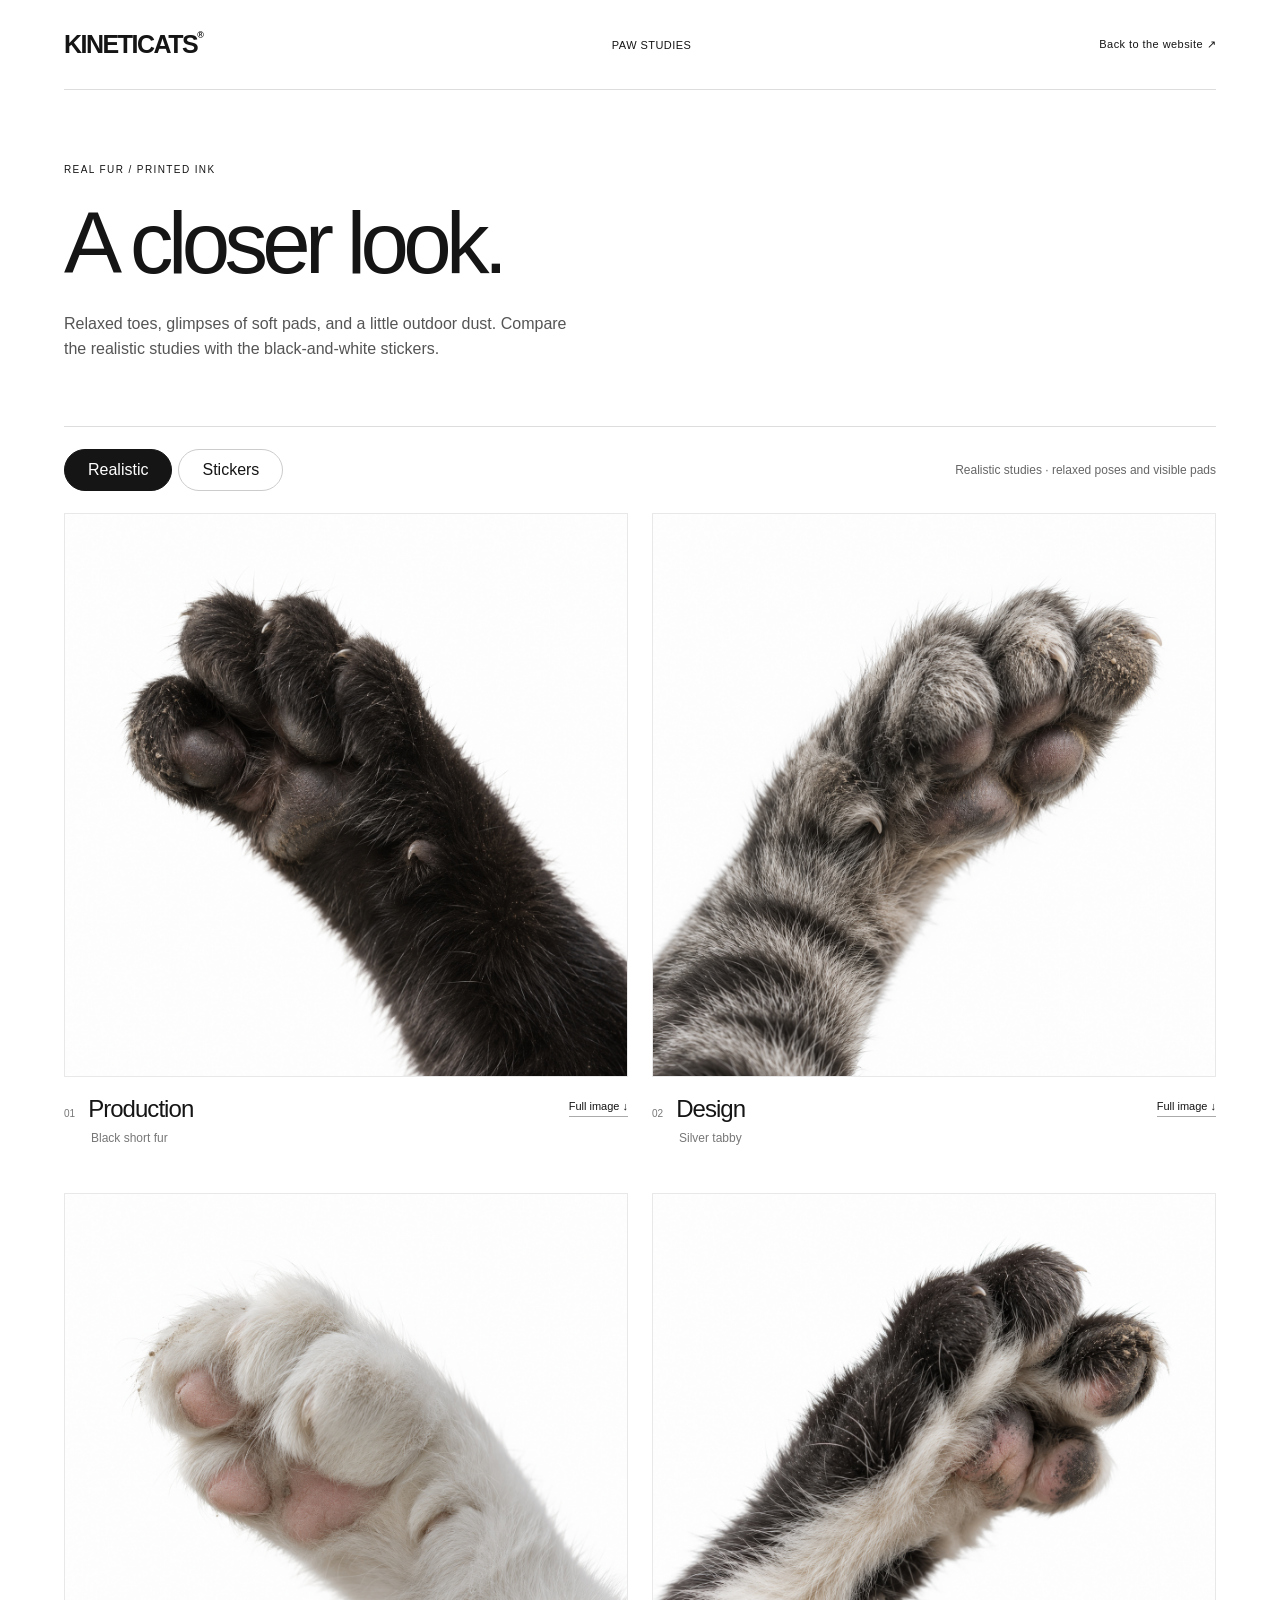
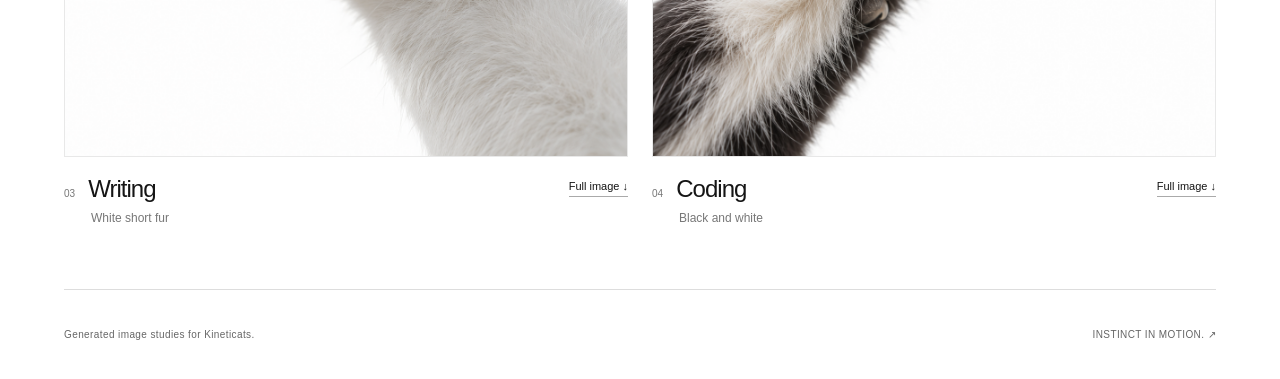
==== paw-photos/index.html @ 669135d5 "Refine monochrome stickers and add natural realistic paw studies" ====
<!doctype html>
<html lang="en">
<head><meta charset="utf-8"><meta name="viewport" content="width=device-width,initial-scale=1"><meta name="robots" content="noindex,nofollow"><title>Kineticats — Paw studies</title><link rel="stylesheet" href="style.css"><link rel="icon" href="../_assets/v11/942e2979ea126743ada3553effc8c8b6a81b52d7.png"></head>
<body>
<header><a class="brand" href="../">KINETICATS<sup>®</sup></a><span>PAW STUDIES</span><a href="../">Back to the website ↗</a></header>
<main>
<section class="intro"><p class="eyebrow">REAL FUR / PRINTED INK</p><h1>A closer look.</h1><p>Relaxed toes, glimpses of soft pads, and a little outdoor dust. Compare the realistic studies with the black-and-white stickers.</p></section>
<section class="gallery" aria-label="Paw artwork comparison">
<div class="toolbar"><div class="switch" role="group" aria-label="Artwork style"><button type="button" data-mode="photos" aria-pressed="true">Realistic</button><button type="button" data-mode="stickers" aria-pressed="false">Stickers</button></div><p id="status" role="status" aria-live="polite">Realistic studies · relaxed poses and visible pads</p></div>
<div class="grid" id="grid">
<article data-paw="production"><a class="artwork" href="photos/production.png" aria-label="View the Production paw at full resolution"><img src="photos/production.png" alt="Realistic black cat front paw, at a three-quarter angle with flexed toes and some visible pads" width="1254" height="1254"></a><div class="caption"><div><span>01</span><h2>Production</h2></div><a class="download" href="photos/production.png" download>Full image ↓</a></div><p class="coat">Black short fur</p></article>
<article data-paw="design"><a class="artwork" href="photos/design.png" aria-label="View the Design paw at full resolution"><img src="photos/design.png" alt="Realistic silver tabby front paw, at a three-quarter angle with flexed toes and some visible pads" width="1254" height="1254"></a><div class="caption"><div><span>02</span><h2>Design</h2></div><a class="download" href="photos/design.png" download>Full image ↓</a></div><p class="coat">Silver tabby</p></article>
<article data-paw="writing"><a class="artwork" href="photos/writing.png" aria-label="View the Writing paw at full resolution"><img src="photos/writing.png" alt="Realistic white cat front paw, at a three-quarter angle with flexed toes and some visible pads" width="1254" height="1254" loading="lazy"></a><div class="caption"><div><span>03</span><h2>Writing</h2></div><a class="download" href="photos/writing.png" download>Full image ↓</a></div><p class="coat">White short fur</p></article>
<article data-paw="coding"><a class="artwork" href="photos/coding.png" aria-label="View the Coding paw at full resolution"><img src="photos/coding.png" alt="Realistic black-and-white cat front paw, at a three-quarter angle with flexed toes and some visible pads" width="1254" height="1254" loading="lazy"></a><div class="caption"><div><span>04</span><h2>Coding</h2></div><a class="download" href="photos/coding.png" download>Full image ↓</a></div><p class="coat">Black and white</p></article>
</div>
</section>
</main>
<footer><span>Generated image studies for Kineticats.</span><a href="../">INSTINCT IN MOTION. ↗</a></footer>
<script src="gallery.js"></script>
</body></html>
---- paw-photos/style.css ----
*{box-sizing:border-box}body{margin:0;background:#fff;color:#151515;font-family:Arial,Helvetica,sans-serif}a{color:inherit;text-decoration:none}button{font:inherit;cursor:pointer;color:inherit}a:focus-visible,button:focus-visible{outline:2px solid #111;outline-offset:5px}header,footer{margin:0 5vw;display:flex;align-items:center;justify-content:space-between;gap:20px;min-height:90px;font-size:11px;letter-spacing:.04em;border-bottom:1px solid #ddd}.brand{font-size:25px;font-weight:800;letter-spacing:-1.5px}sup{font-size:9px;vertical-align:top;letter-spacing:0}main{max-width:1500px;margin:auto;padding:0 5vw}.intro{padding:64px 0 48px;max-width:850px}.eyebrow{font-size:10px;letter-spacing:.14em}h1{font-size:clamp(44px,6.8vw,94px);letter-spacing:-.065em;line-height:.96;font-weight:500;margin:26px 0}.intro>p:last-child{font-size:16px;line-height:1.6;max-width:520px;color:#555}.toolbar{display:flex;justify-content:space-between;align-items:center;gap:20px;padding:22px 0;border-top:1px solid #ddd}.switch{display:flex;gap:6px}.switch button{border:1px solid #ccc;border-radius:30px;background:#fff;padding:11px 23px}.switch button[aria-pressed="true"]{background:#151515;border-color:#151515;color:white}.toolbar p{font-size:12px;color:#666}.grid{display:grid;grid-template-columns:repeat(2,minmax(0,1fr));gap:48px 24px}.artwork{display:block;aspect-ratio:1;background:#fff;border:1px solid #e8e8e8;overflow:hidden}.artwork img{display:block;width:100%;height:100%;object-fit:contain}.caption{display:flex;justify-content:space-between;align-items:center;gap:16px;margin-top:18px}.caption>div{display:flex;align-items:baseline;gap:13px}.caption span{font-size:10px;color:#777}h2{font-size:24px;font-weight:500;letter-spacing:-.04em;margin:0}.download{font-size:11px;border-bottom:1px solid #aaa;padding-bottom:4px}.coat{margin:8px 0 0 27px;font-size:12px;color:#777}.mode-stickers .artwork{background:#f5f5f5}.mode-stickers .artwork img{padding:5%;filter:grayscale(1) drop-shadow(2px 6px 3px #0002);transform:rotate(-4deg)}.mode-stickers article:nth-child(even) .artwork img{transform:rotate(4deg)}footer{border-bottom:0;border-top:1px solid #ddd;margin-top:64px;font-size:10px;color:#666}@media(max-width:650px){header{min-height:72px}header>span{display:none}.intro{padding:40px 0 24px}.toolbar{align-items:flex-start;flex-direction:column;gap:4px}.grid{grid-template-columns:1fr;gap:36px}.caption{margin-top:14px}h2{font-size:23px}footer{align-items:flex-start;justify-content:center;flex-direction:column;padding:24px 0;gap:12px;min-height:0}}
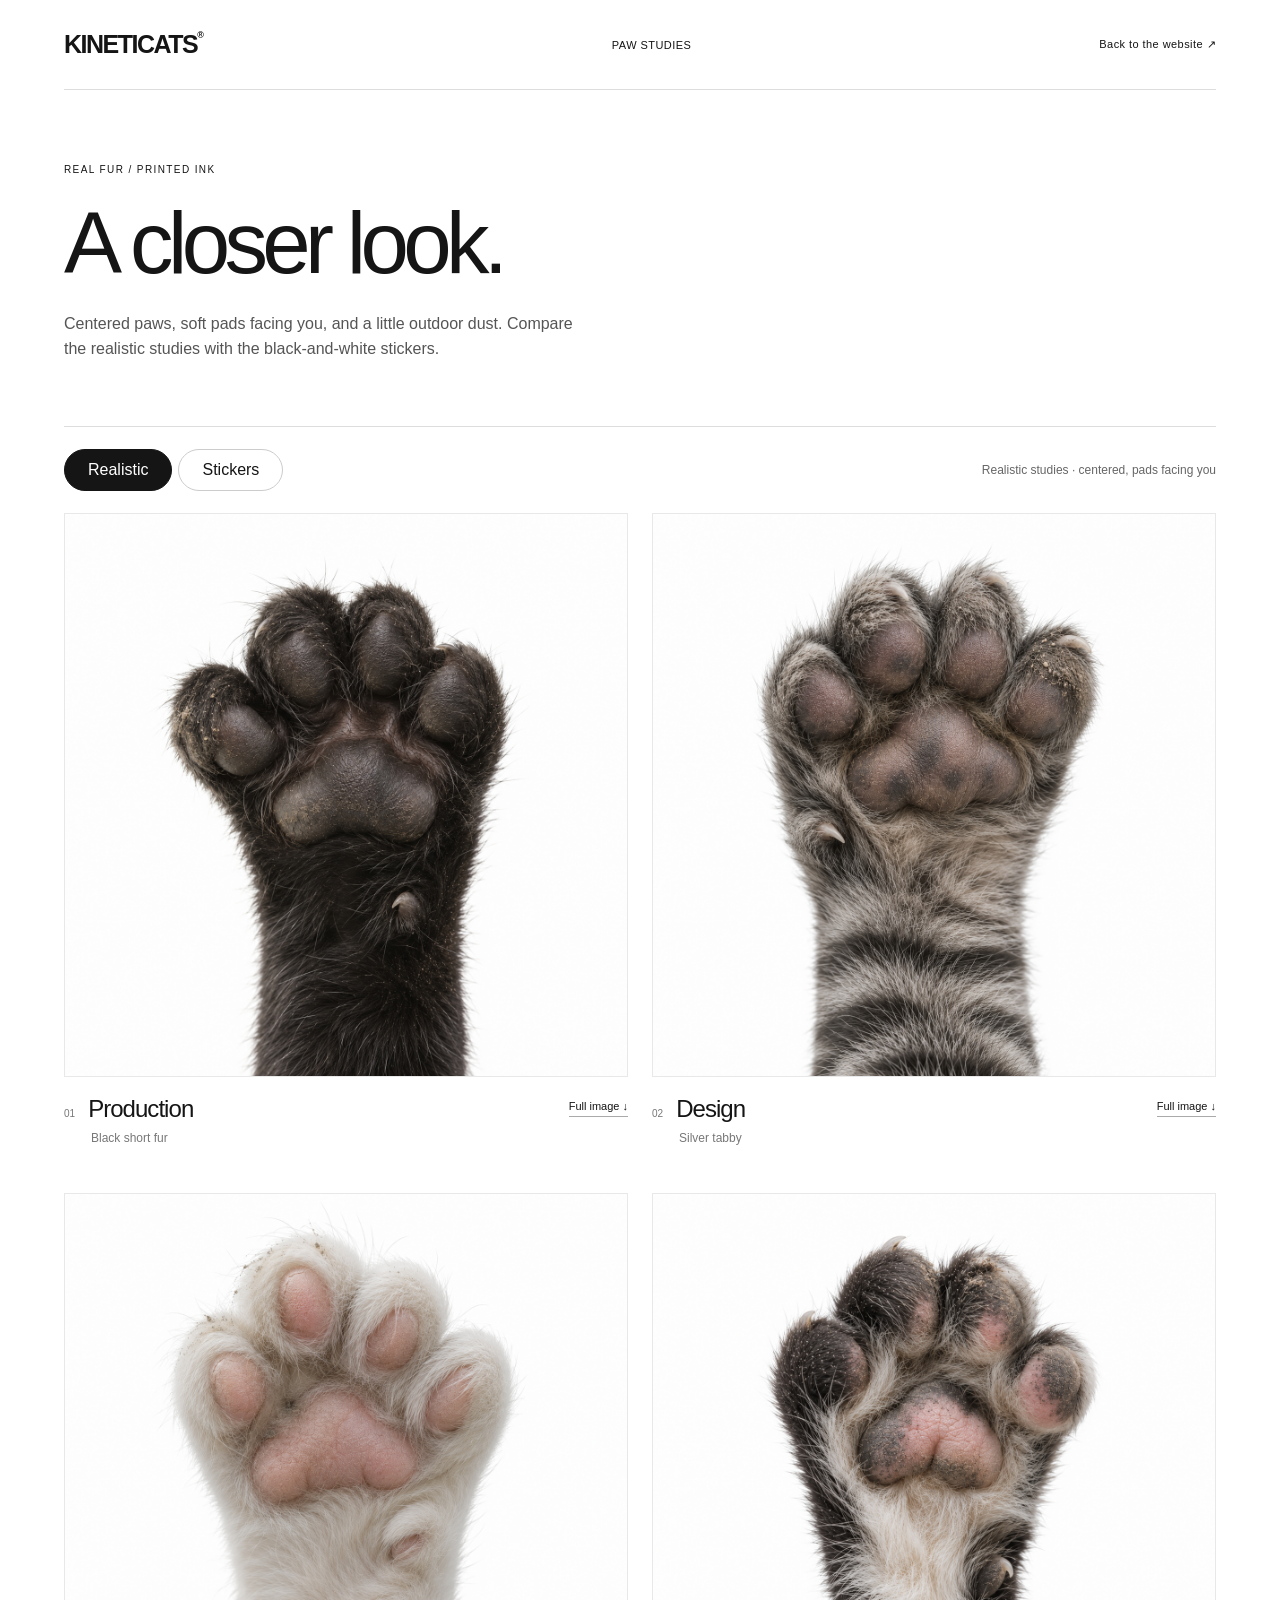
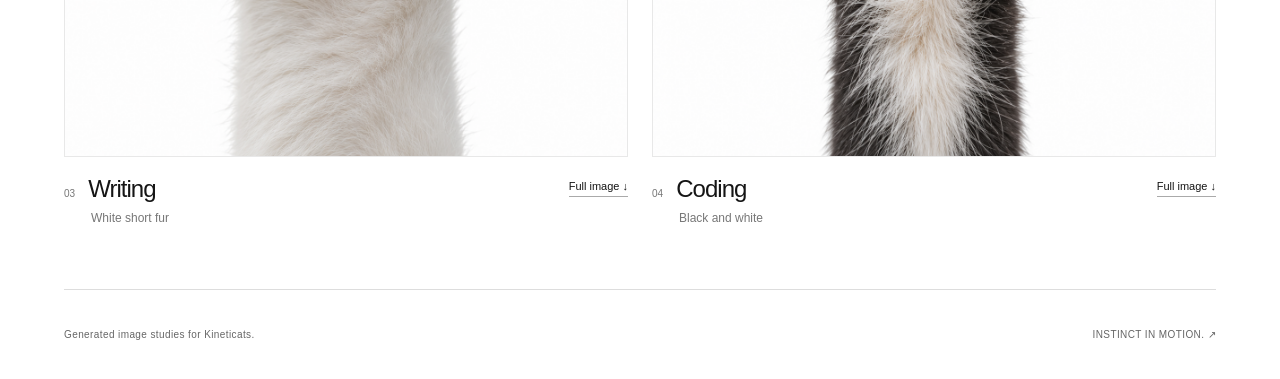
==== commit 1cff0bda: "Center realistic paw studies with pads facing forward" ====
--- a/paw-photos/index.html
+++ b/paw-photos/index.html
@@ -4,17 +4,17 @@
 <body>
 <header><a class="brand" href="../">KINETICATS<sup>®</sup></a><span>PAW STUDIES</span><a href="../">Back to the website ↗</a></header>
 <main>
-<section class="intro"><p class="eyebrow">REAL FUR / PRINTED INK</p><h1>A closer look.</h1><p>Relaxed toes, glimpses of soft pads, and a little outdoor dust. Compare the realistic studies with the black-and-white stickers.</p></section>
+<section class="intro"><p class="eyebrow">REAL FUR / PRINTED INK</p><h1>A closer look.</h1><p>Centered paws, soft pads facing you, and a little outdoor dust. Compare the realistic studies with the black-and-white stickers.</p></section>
 <section class="gallery" aria-label="Paw artwork comparison">
-<div class="toolbar"><div class="switch" role="group" aria-label="Artwork style"><button type="button" data-mode="photos" aria-pressed="true">Realistic</button><button type="button" data-mode="stickers" aria-pressed="false">Stickers</button></div><p id="status" role="status" aria-live="polite">Realistic studies · relaxed poses and visible pads</p></div>
+<div class="toolbar"><div class="switch" role="group" aria-label="Artwork style"><button type="button" data-mode="photos" aria-pressed="true">Realistic</button><button type="button" data-mode="stickers" aria-pressed="false">Stickers</button></div><p id="status" role="status" aria-live="polite">Realistic studies · centered, pads facing you</p></div>
 <div class="grid" id="grid">
-<article data-paw="production"><a class="artwork" href="photos/production.png" aria-label="View the Production paw at full resolution"><img src="photos/production.png" alt="Realistic black cat front paw, at a three-quarter angle with flexed toes and some visible pads" width="1254" height="1254"></a><div class="caption"><div><span>01</span><h2>Production</h2></div><a class="download" href="photos/production.png" download>Full image ↓</a></div><p class="coat">Black short fur</p></article>
-<article data-paw="design"><a class="artwork" href="photos/design.png" aria-label="View the Design paw at full resolution"><img src="photos/design.png" alt="Realistic silver tabby front paw, at a three-quarter angle with flexed toes and some visible pads" width="1254" height="1254"></a><div class="caption"><div><span>02</span><h2>Design</h2></div><a class="download" href="photos/design.png" download>Full image ↓</a></div><p class="coat">Silver tabby</p></article>
-<article data-paw="writing"><a class="artwork" href="photos/writing.png" aria-label="View the Writing paw at full resolution"><img src="photos/writing.png" alt="Realistic white cat front paw, at a three-quarter angle with flexed toes and some visible pads" width="1254" height="1254" loading="lazy"></a><div class="caption"><div><span>03</span><h2>Writing</h2></div><a class="download" href="photos/writing.png" download>Full image ↓</a></div><p class="coat">White short fur</p></article>
-<article data-paw="coding"><a class="artwork" href="photos/coding.png" aria-label="View the Coding paw at full resolution"><img src="photos/coding.png" alt="Realistic black-and-white cat front paw, at a three-quarter angle with flexed toes and some visible pads" width="1254" height="1254" loading="lazy"></a><div class="caption"><div><span>04</span><h2>Coding</h2></div><a class="download" href="photos/coding.png" download>Full image ↓</a></div><p class="coat">Black and white</p></article>
+<article data-paw="production"><a class="artwork" href="photos/production-centered.png" aria-label="View the Production paw at full resolution"><img src="photos/production-centered.png" alt="Realistic black cat front paw, centered upright with flexed toes and its soft underside pads facing the viewer" width="1254" height="1254"></a><div class="caption"><div><span>01</span><h2>Production</h2></div><a class="download" href="photos/production-centered.png" download>Full image ↓</a></div><p class="coat">Black short fur</p></article>
+<article data-paw="design"><a class="artwork" href="photos/design-centered.png" aria-label="View the Design paw at full resolution"><img src="photos/design-centered.png" alt="Realistic silver tabby front paw, centered upright with flexed toes and its soft underside pads facing the viewer" width="1254" height="1254"></a><div class="caption"><div><span>02</span><h2>Design</h2></div><a class="download" href="photos/design-centered.png" download>Full image ↓</a></div><p class="coat">Silver tabby</p></article>
+<article data-paw="writing"><a class="artwork" href="photos/writing-centered.png" aria-label="View the Writing paw at full resolution"><img src="photos/writing-centered.png" alt="Realistic white cat front paw, centered upright with flexed toes and its soft underside pads facing the viewer" width="1254" height="1254" loading="lazy"></a><div class="caption"><div><span>03</span><h2>Writing</h2></div><a class="download" href="photos/writing-centered.png" download>Full image ↓</a></div><p class="coat">White short fur</p></article>
+<article data-paw="coding"><a class="artwork" href="photos/coding-centered.png" aria-label="View the Coding paw at full resolution"><img src="photos/coding-centered.png" alt="Realistic black-and-white cat front paw, centered upright with flexed toes and its soft underside pads facing the viewer" width="1254" height="1254" loading="lazy"></a><div class="caption"><div><span>04</span><h2>Coding</h2></div><a class="download" href="photos/coding-centered.png" download>Full image ↓</a></div><p class="coat">Black and white</p></article>
 </div>
 </section>
 </main>
 <footer><span>Generated image studies for Kineticats.</span><a href="../">INSTINCT IN MOTION. ↗</a></footer>
-<script src="gallery.js"></script>
+<script src="gallery.js?v=5"></script>
 </body></html>
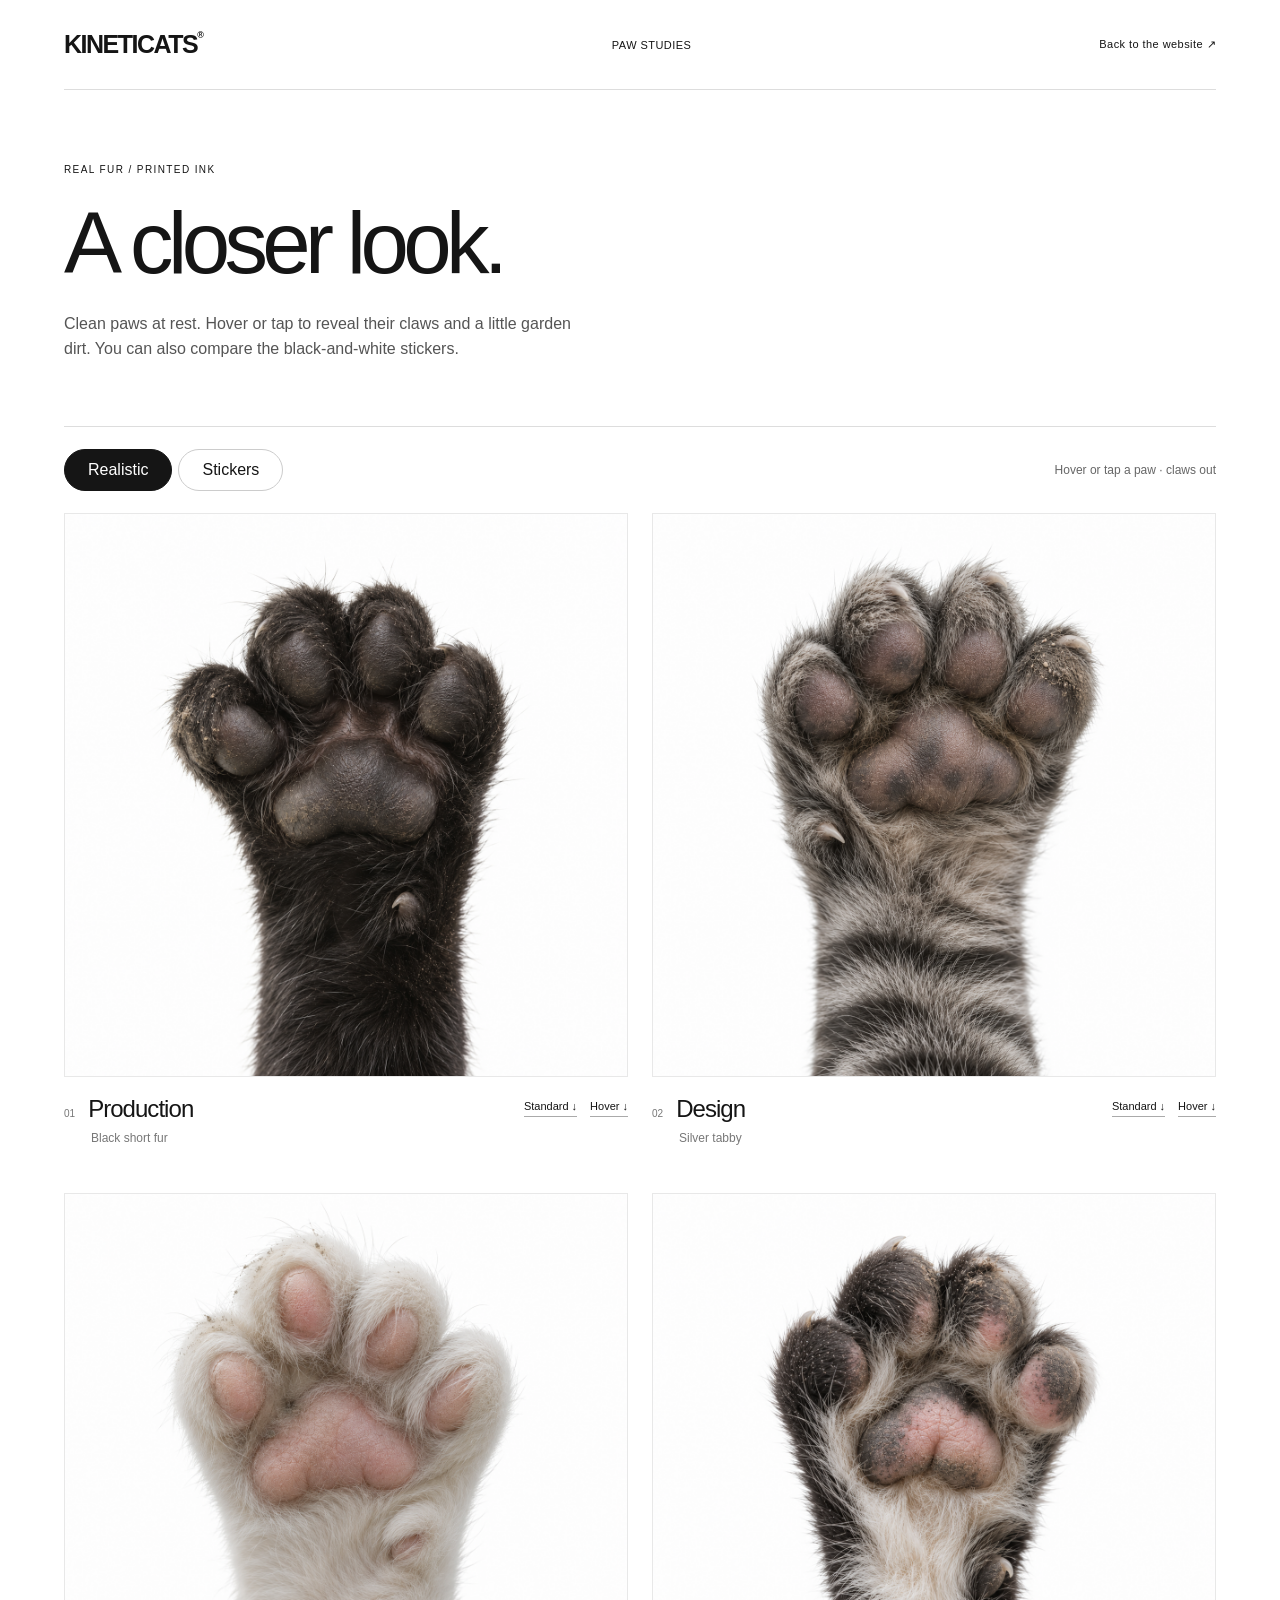
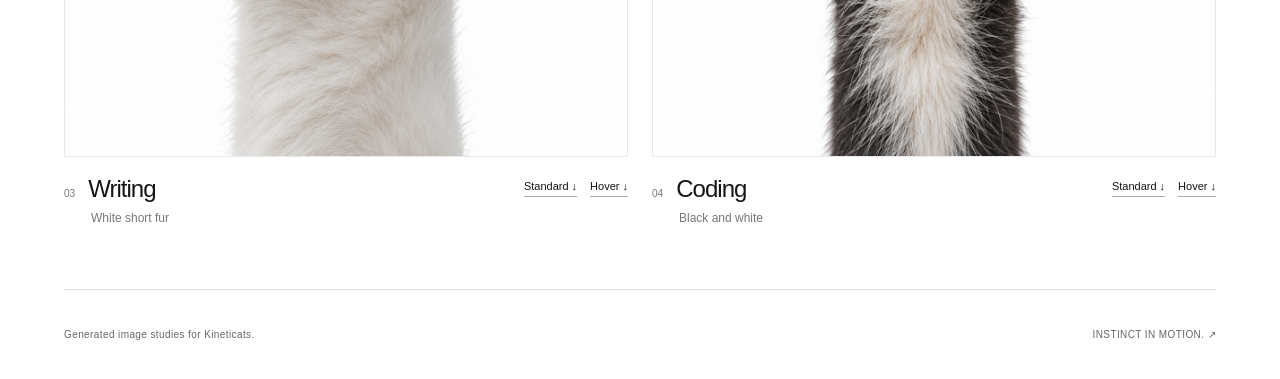
==== commit 8af59347: "Reveal claws and garden dirt when realistic paws are hovered" ====
--- a/paw-photos/index.html
+++ b/paw-photos/index.html
@@ -1,20 +1,20 @@
 <!doctype html>
 <html lang="en">
-<head><meta charset="utf-8"><meta name="viewport" content="width=device-width,initial-scale=1"><meta name="robots" content="noindex,nofollow"><title>Kineticats — Paw studies</title><link rel="stylesheet" href="style.css"><link rel="icon" href="../_assets/v11/942e2979ea126743ada3553effc8c8b6a81b52d7.png"></head>
+<head><meta charset="utf-8"><meta name="viewport" content="width=device-width,initial-scale=1"><meta name="robots" content="noindex,nofollow"><title>Kineticats — Paw studies</title><link rel="stylesheet" href="style.css?v=7"><link rel="stylesheet" href="../paws.css?v=7"><link rel="icon" href="../_assets/v11/942e2979ea126743ada3553effc8c8b6a81b52d7.png"></head>
 <body>
 <header><a class="brand" href="../">KINETICATS<sup>®</sup></a><span>PAW STUDIES</span><a href="../">Back to the website ↗</a></header>
 <main>
-<section class="intro"><p class="eyebrow">REAL FUR / PRINTED INK</p><h1>A closer look.</h1><p>Centered paws, soft pads facing you, and a little outdoor dust. Compare the realistic studies with the black-and-white stickers.</p></section>
+<section class="intro"><p class="eyebrow">REAL FUR / PRINTED INK</p><h1>A closer look.</h1><p>Clean paws at rest. Hover or tap to reveal their claws and a little garden dirt. You can also compare the black-and-white stickers.</p></section>
 <section class="gallery" aria-label="Paw artwork comparison">
-<div class="toolbar"><div class="switch" role="group" aria-label="Artwork style"><button type="button" data-mode="photos" aria-pressed="true">Realistic</button><button type="button" data-mode="stickers" aria-pressed="false">Stickers</button></div><p id="status" role="status" aria-live="polite">Realistic studies · centered, pads facing you</p></div>
+<div class="toolbar"><div class="switch" role="group" aria-label="Artwork style"><button type="button" data-mode="photos" aria-pressed="true">Realistic</button><button type="button" data-mode="stickers" aria-pressed="false">Stickers</button></div><p id="status" role="status" aria-live="polite">Hover or tap a paw · claws out</p></div>
 <div class="grid" id="grid">
-<article data-paw="production"><a class="artwork" href="photos/production-centered.png" aria-label="View the Production paw at full resolution"><img src="photos/production-centered.png" alt="Realistic black cat front paw, centered upright with flexed toes and its soft underside pads facing the viewer" width="1254" height="1254"></a><div class="caption"><div><span>01</span><h2>Production</h2></div><a class="download" href="photos/production-centered.png" download>Full image ↓</a></div><p class="coat">Black short fur</p></article>
-<article data-paw="design"><a class="artwork" href="photos/design-centered.png" aria-label="View the Design paw at full resolution"><img src="photos/design-centered.png" alt="Realistic silver tabby front paw, centered upright with flexed toes and its soft underside pads facing the viewer" width="1254" height="1254"></a><div class="caption"><div><span>02</span><h2>Design</h2></div><a class="download" href="photos/design-centered.png" download>Full image ↓</a></div><p class="coat">Silver tabby</p></article>
-<article data-paw="writing"><a class="artwork" href="photos/writing-centered.png" aria-label="View the Writing paw at full resolution"><img src="photos/writing-centered.png" alt="Realistic white cat front paw, centered upright with flexed toes and its soft underside pads facing the viewer" width="1254" height="1254" loading="lazy"></a><div class="caption"><div><span>03</span><h2>Writing</h2></div><a class="download" href="photos/writing-centered.png" download>Full image ↓</a></div><p class="coat">White short fur</p></article>
-<article data-paw="coding"><a class="artwork" href="photos/coding-centered.png" aria-label="View the Coding paw at full resolution"><img src="photos/coding-centered.png" alt="Realistic black-and-white cat front paw, centered upright with flexed toes and its soft underside pads facing the viewer" width="1254" height="1254" loading="lazy"></a><div class="caption"><div><span>04</span><h2>Coding</h2></div><a class="download" href="photos/coding-centered.png" download>Full image ↓</a></div><p class="coat">Black and white</p></article>
+<article data-paw="production"><button type="button" class="artwork" aria-label="Production paw — reveal claws and dirt"><img src="photos/production-centered.png" alt="Realistic black cat front paw, centered upright with relaxed toes and its underside pads facing the viewer" width="1254" height="1254"></button><div class="caption"><div><span>01</span><h2>Production</h2></div><div class="downloads"><a class="download" href="photos/production-centered.png" download>Standard ↓</a><a class="download-hover" href="photos/production-claws-dirt.png" download>Hover ↓</a></div></div><p class="coat">Black short fur</p></article>
+<article data-paw="design"><button type="button" class="artwork" aria-label="Design paw — reveal claws and dirt"><img src="photos/design-centered.png" alt="Realistic silver tabby front paw, centered upright with relaxed toes and its underside pads facing the viewer" width="1254" height="1254"></button><div class="caption"><div><span>02</span><h2>Design</h2></div><div class="downloads"><a class="download" href="photos/design-centered.png" download>Standard ↓</a><a class="download-hover" href="photos/design-claws-dirt.png" download>Hover ↓</a></div></div><p class="coat">Silver tabby</p></article>
+<article data-paw="writing"><button type="button" class="artwork" aria-label="Writing paw — reveal claws and dirt"><img src="photos/writing-centered.png" alt="Realistic white cat front paw, centered upright with relaxed toes and its underside pads facing the viewer" width="1254" height="1254" loading="lazy"></button><div class="caption"><div><span>03</span><h2>Writing</h2></div><div class="downloads"><a class="download" href="photos/writing-centered.png" download>Standard ↓</a><a class="download-hover" href="photos/writing-claws-dirt.png" download>Hover ↓</a></div></div><p class="coat">White short fur</p></article>
+<article data-paw="coding"><button type="button" class="artwork" aria-label="Coding paw — reveal claws and dirt"><img src="photos/coding-centered.png" alt="Realistic black-and-white cat front paw, centered upright with relaxed toes and its underside pads facing the viewer" width="1254" height="1254" loading="lazy"></button><div class="caption"><div><span>04</span><h2>Coding</h2></div><div class="downloads"><a class="download" href="photos/coding-centered.png" download>Standard ↓</a><a class="download-hover" href="photos/coding-claws-dirt.png" download>Hover ↓</a></div></div><p class="coat">Black and white</p></article>
 </div>
 </section>
 </main>
 <footer><span>Generated image studies for Kineticats.</span><a href="../">INSTINCT IN MOTION. ↗</a></footer>
-<script src="gallery.js?v=5"></script>
+<script type="module" src="gallery.js?v=7"></script>
 </body></html>
--- a/paw-photos/style.css
+++ b/paw-photos/style.css
@@ -1 +1,2 @@
 *{box-sizing:border-box}body{margin:0;background:#fff;color:#151515;font-family:Arial,Helvetica,sans-serif}a{color:inherit;text-decoration:none}button{font:inherit;cursor:pointer;color:inherit}a:focus-visible,button:focus-visible{outline:2px solid #111;outline-offset:5px}header,footer{margin:0 5vw;display:flex;align-items:center;justify-content:space-between;gap:20px;min-height:90px;font-size:11px;letter-spacing:.04em;border-bottom:1px solid #ddd}.brand{font-size:25px;font-weight:800;letter-spacing:-1.5px}sup{font-size:9px;vertical-align:top;letter-spacing:0}main{max-width:1500px;margin:auto;padding:0 5vw}.intro{padding:64px 0 48px;max-width:850px}.eyebrow{font-size:10px;letter-spacing:.14em}h1{font-size:clamp(44px,6.8vw,94px);letter-spacing:-.065em;line-height:.96;font-weight:500;margin:26px 0}.intro>p:last-child{font-size:16px;line-height:1.6;max-width:520px;color:#555}.toolbar{display:flex;justify-content:space-between;align-items:center;gap:20px;padding:22px 0;border-top:1px solid #ddd}.switch{display:flex;gap:6px}.switch button{border:1px solid #ccc;border-radius:30px;background:#fff;padding:11px 23px}.switch button[aria-pressed="true"]{background:#151515;border-color:#151515;color:white}.toolbar p{font-size:12px;color:#666}.grid{display:grid;grid-template-columns:repeat(2,minmax(0,1fr));gap:48px 24px}.artwork{display:block;aspect-ratio:1;background:#fff;border:1px solid #e8e8e8;overflow:hidden}.artwork img{display:block;width:100%;height:100%;object-fit:contain}.caption{display:flex;justify-content:space-between;align-items:center;gap:16px;margin-top:18px}.caption>div{display:flex;align-items:baseline;gap:13px}.caption span{font-size:10px;color:#777}h2{font-size:24px;font-weight:500;letter-spacing:-.04em;margin:0}.download{font-size:11px;border-bottom:1px solid #aaa;padding-bottom:4px}.coat{margin:8px 0 0 27px;font-size:12px;color:#777}.mode-stickers .artwork{background:#f5f5f5}.mode-stickers .artwork img{padding:5%;filter:grayscale(1) drop-shadow(2px 6px 3px #0002);transform:rotate(-4deg)}.mode-stickers article:nth-child(even) .artwork img{transform:rotate(4deg)}footer{border-bottom:0;border-top:1px solid #ddd;margin-top:64px;font-size:10px;color:#666}@media(max-width:650px){header{min-height:72px}header>span{display:none}.intro{padding:40px 0 24px}.toolbar{align-items:flex-start;flex-direction:column;gap:4px}.grid{grid-template-columns:1fr;gap:36px}.caption{margin-top:14px}h2{font-size:23px}footer{align-items:flex-start;justify-content:center;flex-direction:column;padding:24px 0;gap:12px;min-height:0}}
+button.artwork{width:100%;padding:0;color:inherit;text-align:inherit;border-radius:0}.downloads{display:flex;gap:14px;align-items:center}.download-hover{font-size:11px;border-bottom:1px solid #aaa;padding-bottom:4px}.mode-stickers .artwork:disabled{opacity:1}
--- a/paws.css
+++ b/paws.css
@@ -0,0 +1,36 @@
+.paw-state { position: relative !important; cursor: pointer; touch-action: manipulation; }
+.paw-state:focus-visible { outline: 2px solid #191919; outline-offset: 5px; }
+.paw-state > .paw-base-image { opacity: 1; transition: opacity 220ms ease; }
+.paw-state > .paw-hover-image {
+  position: absolute !important; inset: 0 !important; display: block;
+  width: 100% !important; height: 100% !important; object-fit: contain !important;
+  opacity: 0; pointer-events: none; transition: opacity 220ms ease;
+}
+.paw-state.is-revealed[data-hover-ready] > .paw-hover-image { opacity: 1; }
+.paw-disabled { cursor: default; }
+.paw-disabled > .paw-hover-image { display: none; }
+
+/* Preserve the existing homepage card arrangement and label treatment. */
+main section:has(img[src*="paw-photo-"]) {
+  height: auto !important; min-height: 0 !important;
+  padding-top: 64px !important; padding-bottom: 64px !important;
+}
+main div:has(> div > img[src*="paw-photo-"]) {
+  height: auto !important; gap: 0 !important; align-items: center;
+}
+main div:has(> img[src*="paw-photo-"]) {
+  overflow: hidden !important; height: auto !important; aspect-ratio: 1 !important;
+  flex-shrink: 0; background: #fff;
+}
+main img[src*="paw-photo-"] { object-fit: contain !important; }
+main div:has(> img[src*="paw-photo-"]) + div {
+  align-self: center; margin-top: 12px !important; width: fit-content !important;
+  padding: 8px 14px !important; background: #191919; transform: rotate(-1deg);
+}
+main div:has(> img[src*="paw-photo-"]) + div,
+main div:has(> img[src*="paw-photo-"]) + div * {
+  color: #fff !important; -webkit-text-fill-color: #fff !important;
+}
+@media (prefers-reduced-motion: reduce) {
+  .paw-state > .paw-base-image, .paw-state > .paw-hover-image { transition: none; }
+}
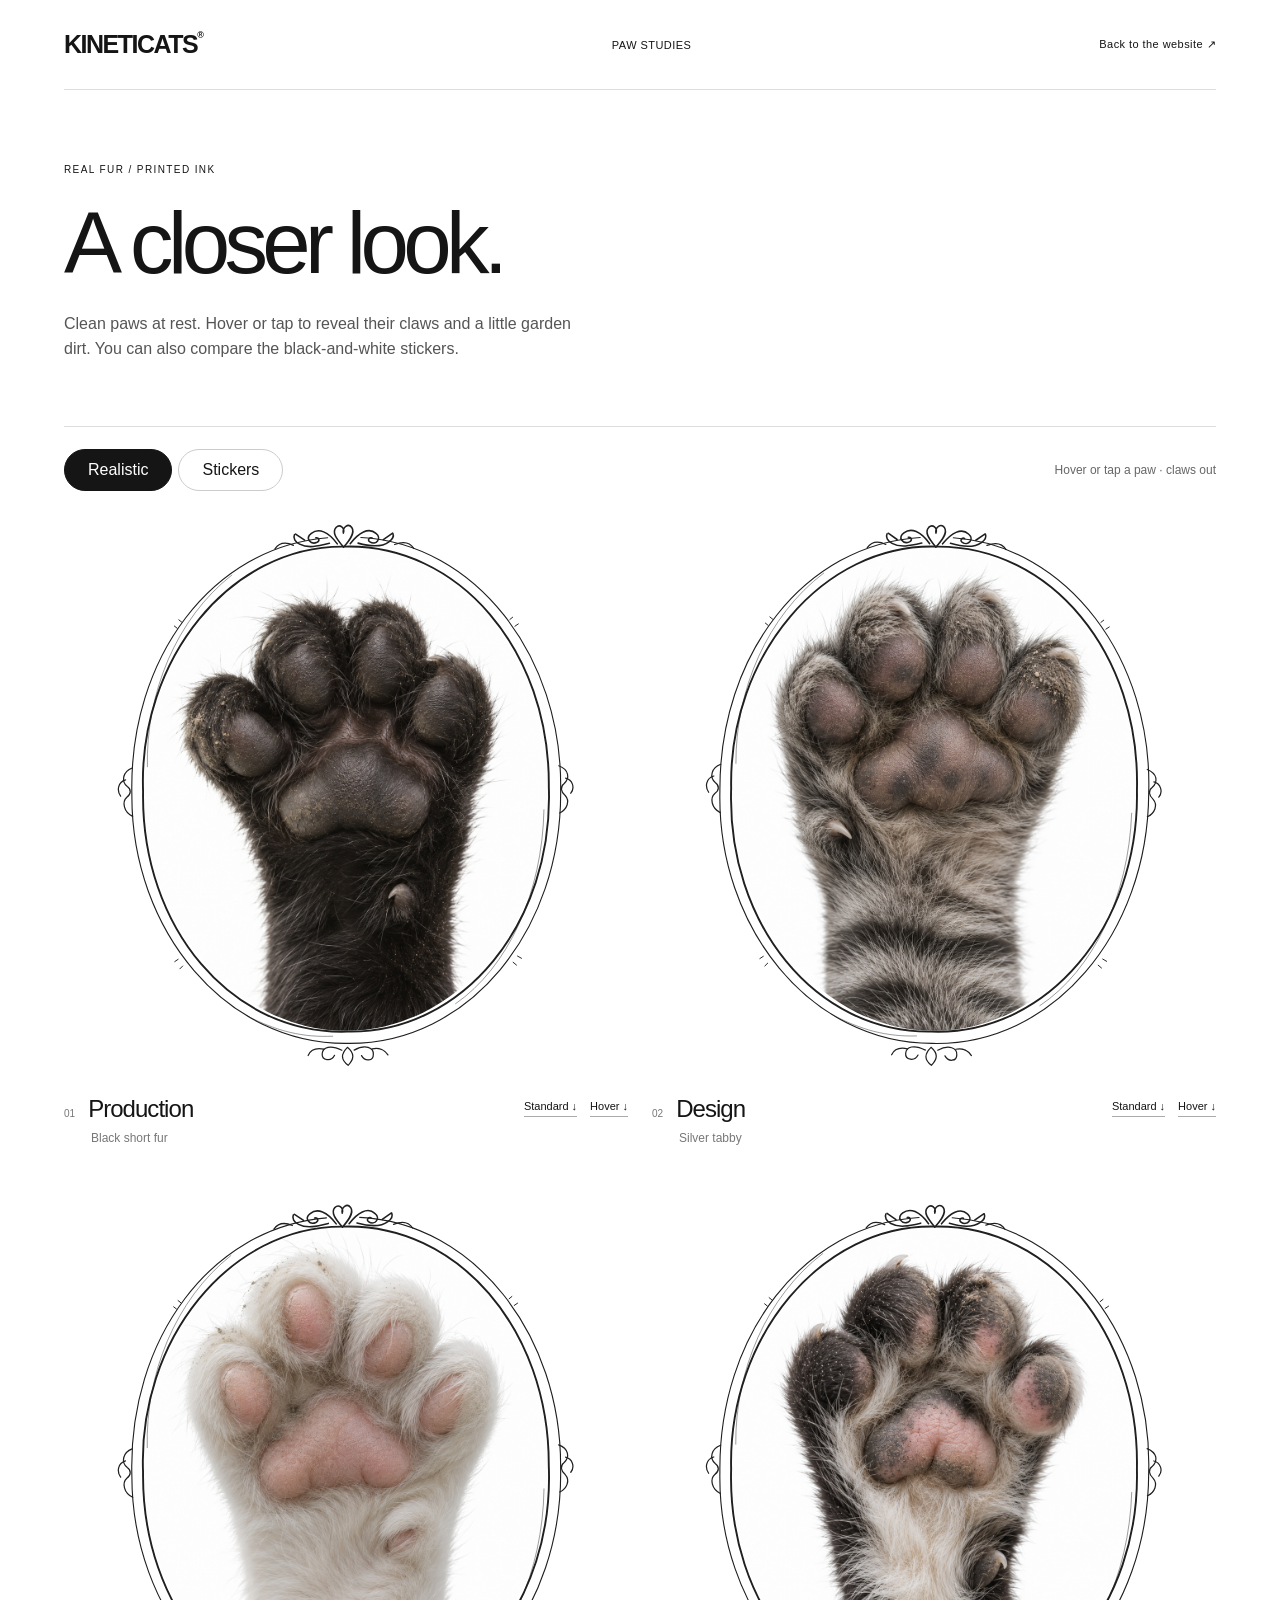
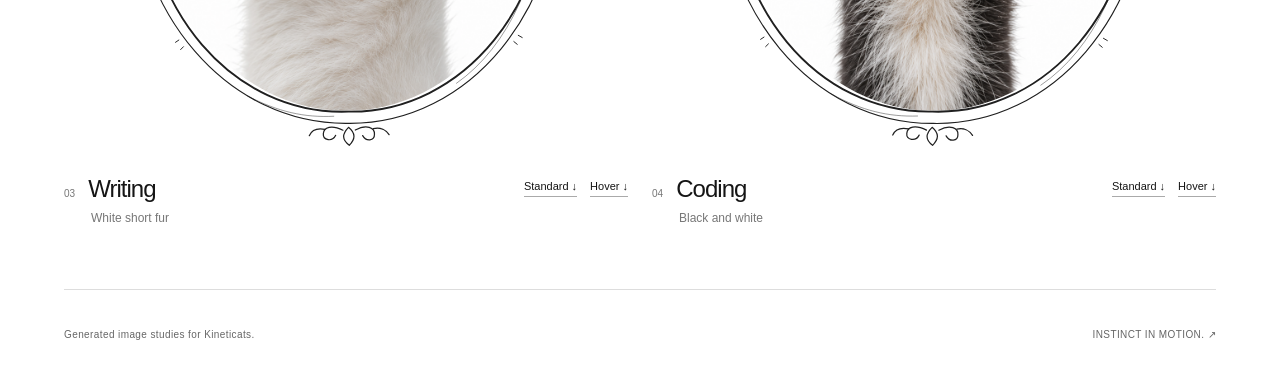
==== commit d274f863: "Frame realistic paws with loose ink oval portraits" ====
--- a/paw-photos/index.html
+++ b/paw-photos/index.html
@@ -1,6 +1,6 @@
 <!doctype html>
 <html lang="en">
-<head><meta charset="utf-8"><meta name="viewport" content="width=device-width,initial-scale=1"><meta name="robots" content="noindex,nofollow"><title>Kineticats — Paw studies</title><link rel="stylesheet" href="style.css?v=7"><link rel="stylesheet" href="../paws.css?v=7"><link rel="icon" href="../_assets/v11/942e2979ea126743ada3553effc8c8b6a81b52d7.png"></head>
+<head><meta charset="utf-8"><meta name="viewport" content="width=device-width,initial-scale=1"><meta name="robots" content="noindex,nofollow"><title>Kineticats — Paw studies</title><link rel="stylesheet" href="style.css?v=7"><link rel="stylesheet" href="../paws.css?v=8"><link rel="icon" href="../_assets/v11/942e2979ea126743ada3553effc8c8b6a81b52d7.png"></head>
 <body>
 <header><a class="brand" href="../">KINETICATS<sup>®</sup></a><span>PAW STUDIES</span><a href="../">Back to the website ↗</a></header>
 <main>
--- a/paws.css
+++ b/paws.css
@@ -1,5 +1,14 @@
 .paw-state { position: relative !important; cursor: pointer; touch-action: manipulation; }
-.paw-state:focus-visible { outline: 2px solid #191919; outline-offset: 5px; }
+.paw-state:focus-visible { outline: none !important; }
+.paw-state:focus-visible::before {
+  content: '';
+  position: absolute;
+  inset: 2.6% 10%;
+  border: 2px dashed #191919;
+  border-radius: 50%;
+  z-index: 3;
+  pointer-events: none;
+}
 .paw-state > .paw-base-image { opacity: 1; transition: opacity 220ms ease; }
 .paw-state > .paw-hover-image {
   position: absolute !important; inset: 0 !important; display: block;
@@ -9,6 +18,30 @@
 .paw-state.is-revealed[data-hover-ready] > .paw-hover-image { opacity: 1; }
 .paw-disabled { cursor: default; }
 .paw-disabled > .paw-hover-image { display: none; }
+
+/* A loose ink portrait frame turns the lower crop into an intentional oval. */
+.paw-state:not(.paw-disabled) {
+  isolation: isolate;
+  border-color: transparent;
+}
+.paw-state:not(.paw-disabled) > .paw-base-image,
+.paw-state:not(.paw-disabled) > .paw-hover-image {
+  box-sizing: border-box;
+  padding: 4% !important;
+  clip-path: ellipse(36% 43% at 50% 49%);
+}
+.paw-state:not(.paw-disabled)::after {
+  content: '';
+  position: absolute;
+  inset: 0;
+  z-index: 2;
+  background: url('./_assets/v11/paw-portrait-frame.svg') center / 100% 100% no-repeat;
+  pointer-events: none;
+  transform: rotate(var(--paw-frame-turn, -.45deg));
+}
+.paw-state:has(img[src*="design"]) { --paw-frame-turn: .55deg; }
+.paw-state:has(img[src*="writing"]) { --paw-frame-turn: -.7deg; }
+.paw-state:has(img[src*="coding"]) { --paw-frame-turn: .3deg; }
 
 /* Preserve the existing homepage card arrangement and label treatment. */
 main section:has(img[src*="paw-photo-"]) {
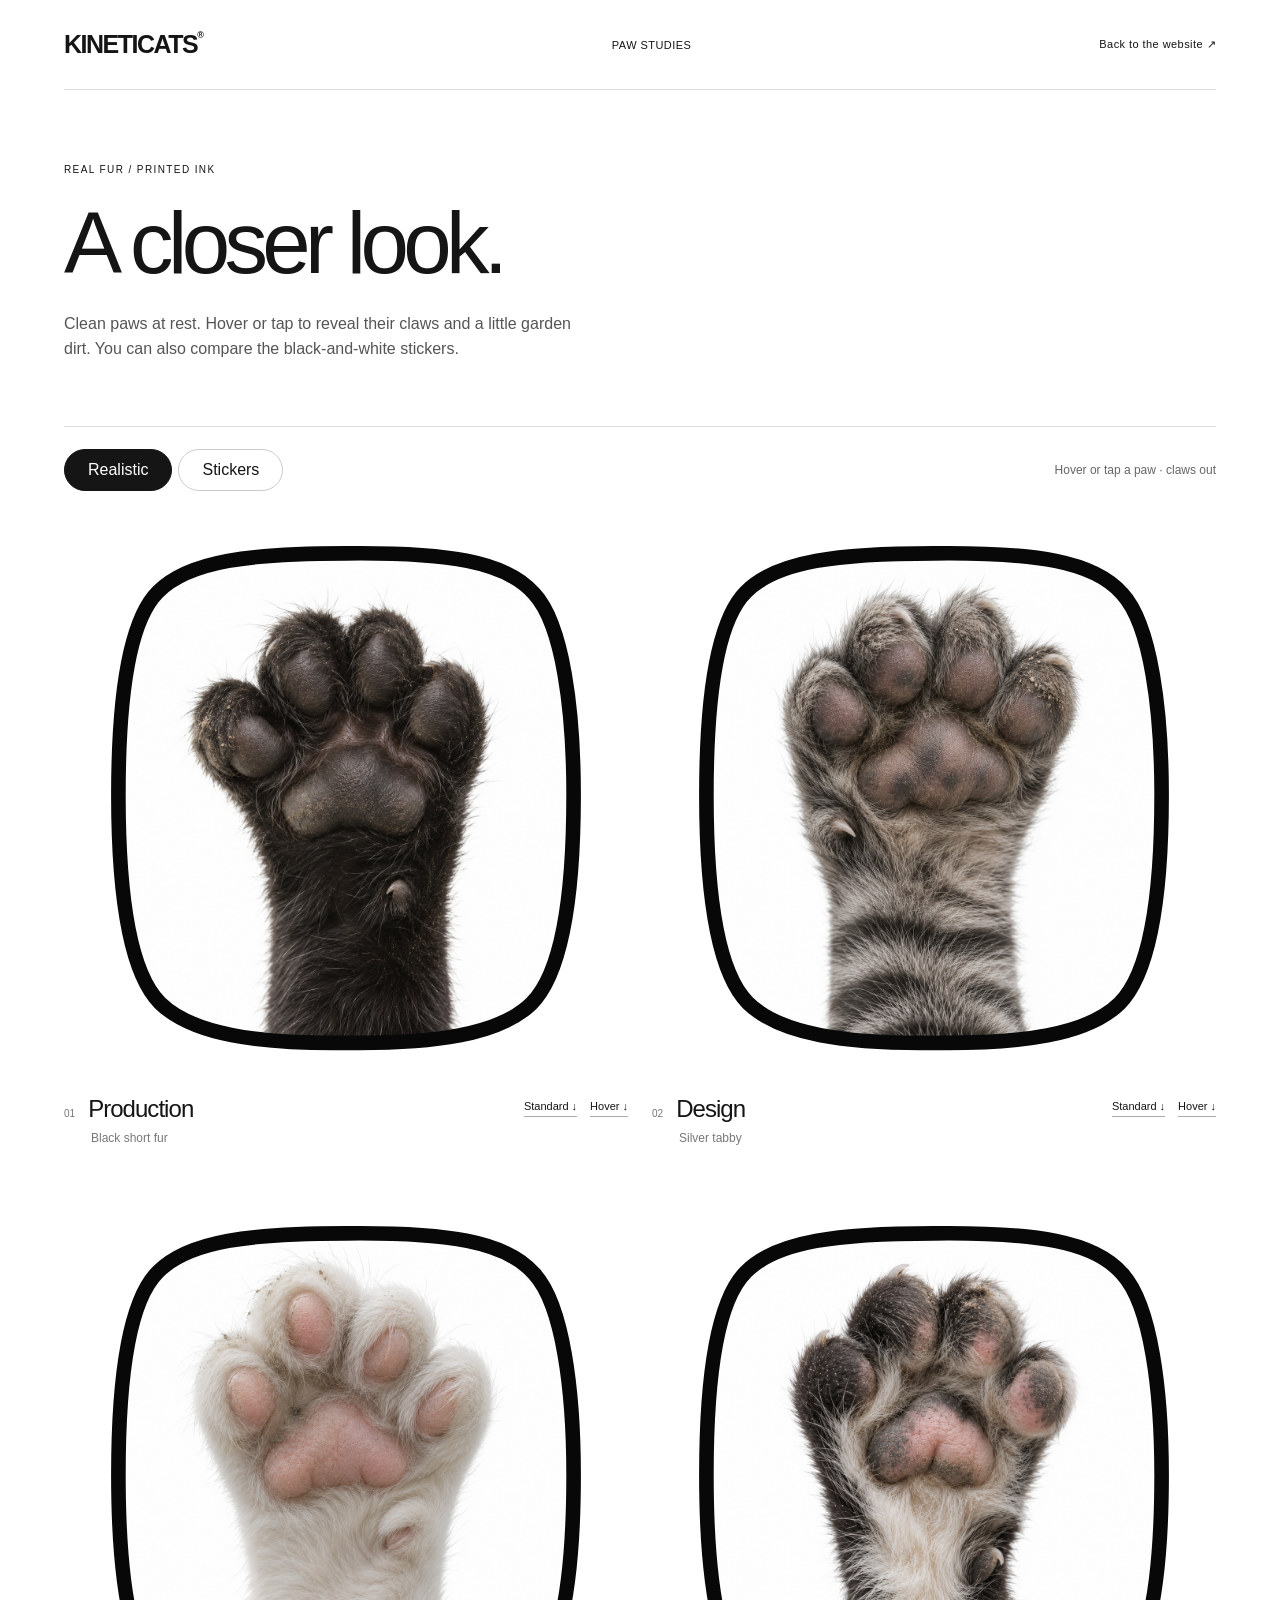
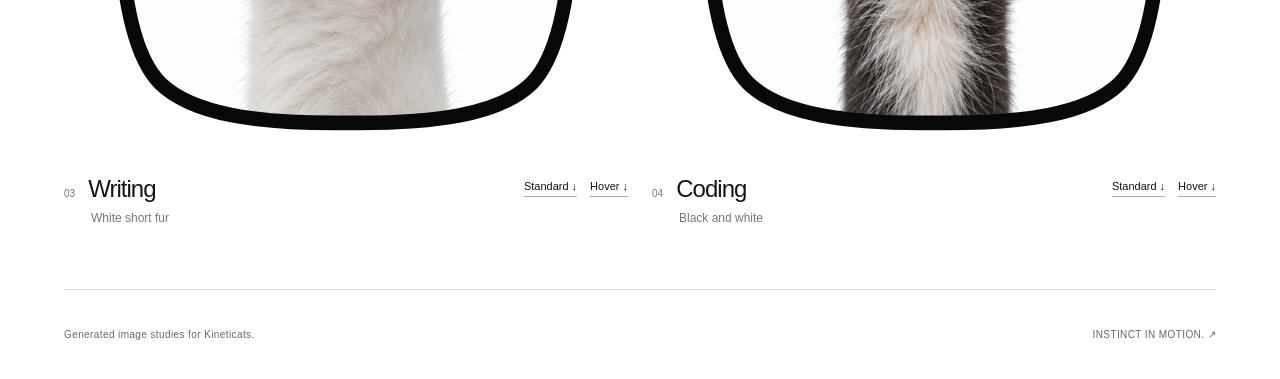
==== commit 9be4c7c7: "Use the logo rounded-square shape for paw frames" ====
--- a/paw-photos/index.html
+++ b/paw-photos/index.html
@@ -1,6 +1,6 @@
 <!doctype html>
 <html lang="en">
-<head><meta charset="utf-8"><meta name="viewport" content="width=device-width,initial-scale=1"><meta name="robots" content="noindex,nofollow"><title>Kineticats — Paw studies</title><link rel="stylesheet" href="style.css?v=7"><link rel="stylesheet" href="../paws.css?v=8"><link rel="icon" href="../_assets/v11/942e2979ea126743ada3553effc8c8b6a81b52d7.png"></head>
+<head><meta charset="utf-8"><meta name="viewport" content="width=device-width,initial-scale=1"><meta name="robots" content="noindex,nofollow"><title>Kineticats — Paw studies</title><link rel="stylesheet" href="style.css?v=7"><link rel="stylesheet" href="../paws.css?v=10"><link rel="icon" href="../_assets/v11/942e2979ea126743ada3553effc8c8b6a81b52d7.png"></head>
 <body>
 <header><a class="brand" href="../">KINETICATS<sup>®</sup></a><span>PAW STUDIES</span><a href="../">Back to the website ↗</a></header>
 <main>
--- a/paws.css
+++ b/paws.css
@@ -3,9 +3,9 @@
 .paw-state:focus-visible::before {
   content: '';
   position: absolute;
-  inset: 2.6% 10%;
+  inset: 5% 7.5%;
   border: 2px dashed #191919;
-  border-radius: 50%;
+  border-radius: 24% / 27%;
   z-index: 3;
   pointer-events: none;
 }
@@ -19,7 +19,7 @@
 .paw-disabled { cursor: default; }
 .paw-disabled > .paw-hover-image { display: none; }
 
-/* A loose ink portrait frame turns the lower crop into an intentional oval. */
+/* A single thick outline follows the soft rounded square in the studio logo. */
 .paw-state:not(.paw-disabled) {
   isolation: isolate;
   border-color: transparent;
@@ -27,23 +27,19 @@
 .paw-state:not(.paw-disabled) > .paw-base-image,
 .paw-state:not(.paw-disabled) > .paw-hover-image {
   box-sizing: border-box;
-  padding: 4% !important;
-  clip-path: ellipse(36% 43% at 50% 49%);
+  padding: 6% !important;
+  clip-path: polygon(50.000% 7.000%,54.345% 6.989%,58.384% 7.061%,62.125% 7.225%,65.574% 7.489%,68.738% 7.861%,71.625% 8.350%,74.241% 8.964%,76.593% 9.711%,78.688% 10.600%,80.532% 11.639%,82.134% 12.836%,83.500% 14.200%,84.709% 15.773%,85.789% 17.720%,86.745% 20.005%,87.581% 22.593%,88.302% 25.449%,88.912% 28.538%,89.416% 31.824%,89.819% 35.274%,90.123% 38.852%,90.336% 42.522%,90.460% 46.250%,90.500% 50.000%,90.459% 54.215%,90.333% 58.297%,90.116% 62.223%,89.800% 65.974%,89.380% 69.527%,88.850% 72.862%,88.203% 75.958%,87.433% 78.793%,86.534% 81.345%,85.500% 83.595%,84.324% 85.520%,83.000% 87.100%,81.449% 88.418%,79.653% 89.577%,77.619% 90.584%,75.356% 91.448%,72.872% 92.176%,70.175% 92.775%,67.274% 93.253%,64.178% 93.619%,60.894% 93.878%,57.431% 94.040%,53.797% 94.111%,50.000% 94.100%,46.159% 94.109%,42.493% 94.032%,39.006% 93.862%,35.707% 93.593%,32.603% 93.216%,29.700% 92.725%,27.005% 92.113%,24.526% 91.374%,22.269% 90.500%,20.241% 89.484%,18.449% 88.320%,16.900% 87.000%,15.578% 85.413%,14.407% 83.468%,13.381% 81.191%,12.493% 78.607%,11.734% 75.744%,11.100% 72.625%,10.582% 69.277%,10.174% 65.726%,9.869% 61.997%,9.659% 58.116%,9.539% 54.108%,9.500% 50.000%,9.537% 45.967%,9.650% 42.034%,9.848% 38.228%,10.137% 34.574%,10.523% 31.098%,11.012% 27.825%,11.613% 24.781%,12.330% 21.993%,13.170% 19.484%,14.141% 17.282%,15.249% 15.412%,16.500% 13.900%,17.994% 12.588%,19.725% 11.444%,21.692% 10.459%,23.896% 9.622%,26.337% 8.923%,29.012% 8.350%,31.924% 7.894%,35.070% 7.544%,38.452% 7.291%,42.067% 7.122%,45.917% 7.029%);
 }
 .paw-state:not(.paw-disabled)::after {
   content: '';
   position: absolute;
   inset: 0;
   z-index: 2;
-  background: url('./_assets/v11/paw-portrait-frame.svg') center / 100% 100% no-repeat;
+  background: url('./_assets/v11/paw-logo-frame.svg') center / 100% 100% no-repeat;
   pointer-events: none;
-  transform: rotate(var(--paw-frame-turn, -.45deg));
 }
-.paw-state:has(img[src*="design"]) { --paw-frame-turn: .55deg; }
-.paw-state:has(img[src*="writing"]) { --paw-frame-turn: -.7deg; }
-.paw-state:has(img[src*="coding"]) { --paw-frame-turn: .3deg; }
 
-/* Preserve the existing homepage card arrangement and label treatment. */
+/* Preserve the homepage card arrangement, with plain discipline names. */
 main section:has(img[src*="paw-photo-"]) {
   height: auto !important; min-height: 0 !important;
   padding-top: 64px !important; padding-bottom: 64px !important;
@@ -58,11 +54,11 @@
 main img[src*="paw-photo-"] { object-fit: contain !important; }
 main div:has(> img[src*="paw-photo-"]) + div {
   align-self: center; margin-top: 12px !important; width: fit-content !important;
-  padding: 8px 14px !important; background: #191919; transform: rotate(-1deg);
+  padding: 0 !important; background: transparent !important; transform: none !important;
 }
 main div:has(> img[src*="paw-photo-"]) + div,
 main div:has(> img[src*="paw-photo-"]) + div * {
-  color: #fff !important; -webkit-text-fill-color: #fff !important;
+  color: #191919 !important; -webkit-text-fill-color: #191919 !important;
 }
 @media (prefers-reduced-motion: reduce) {
   .paw-state > .paw-base-image, .paw-state > .paw-hover-image { transition: none; }
